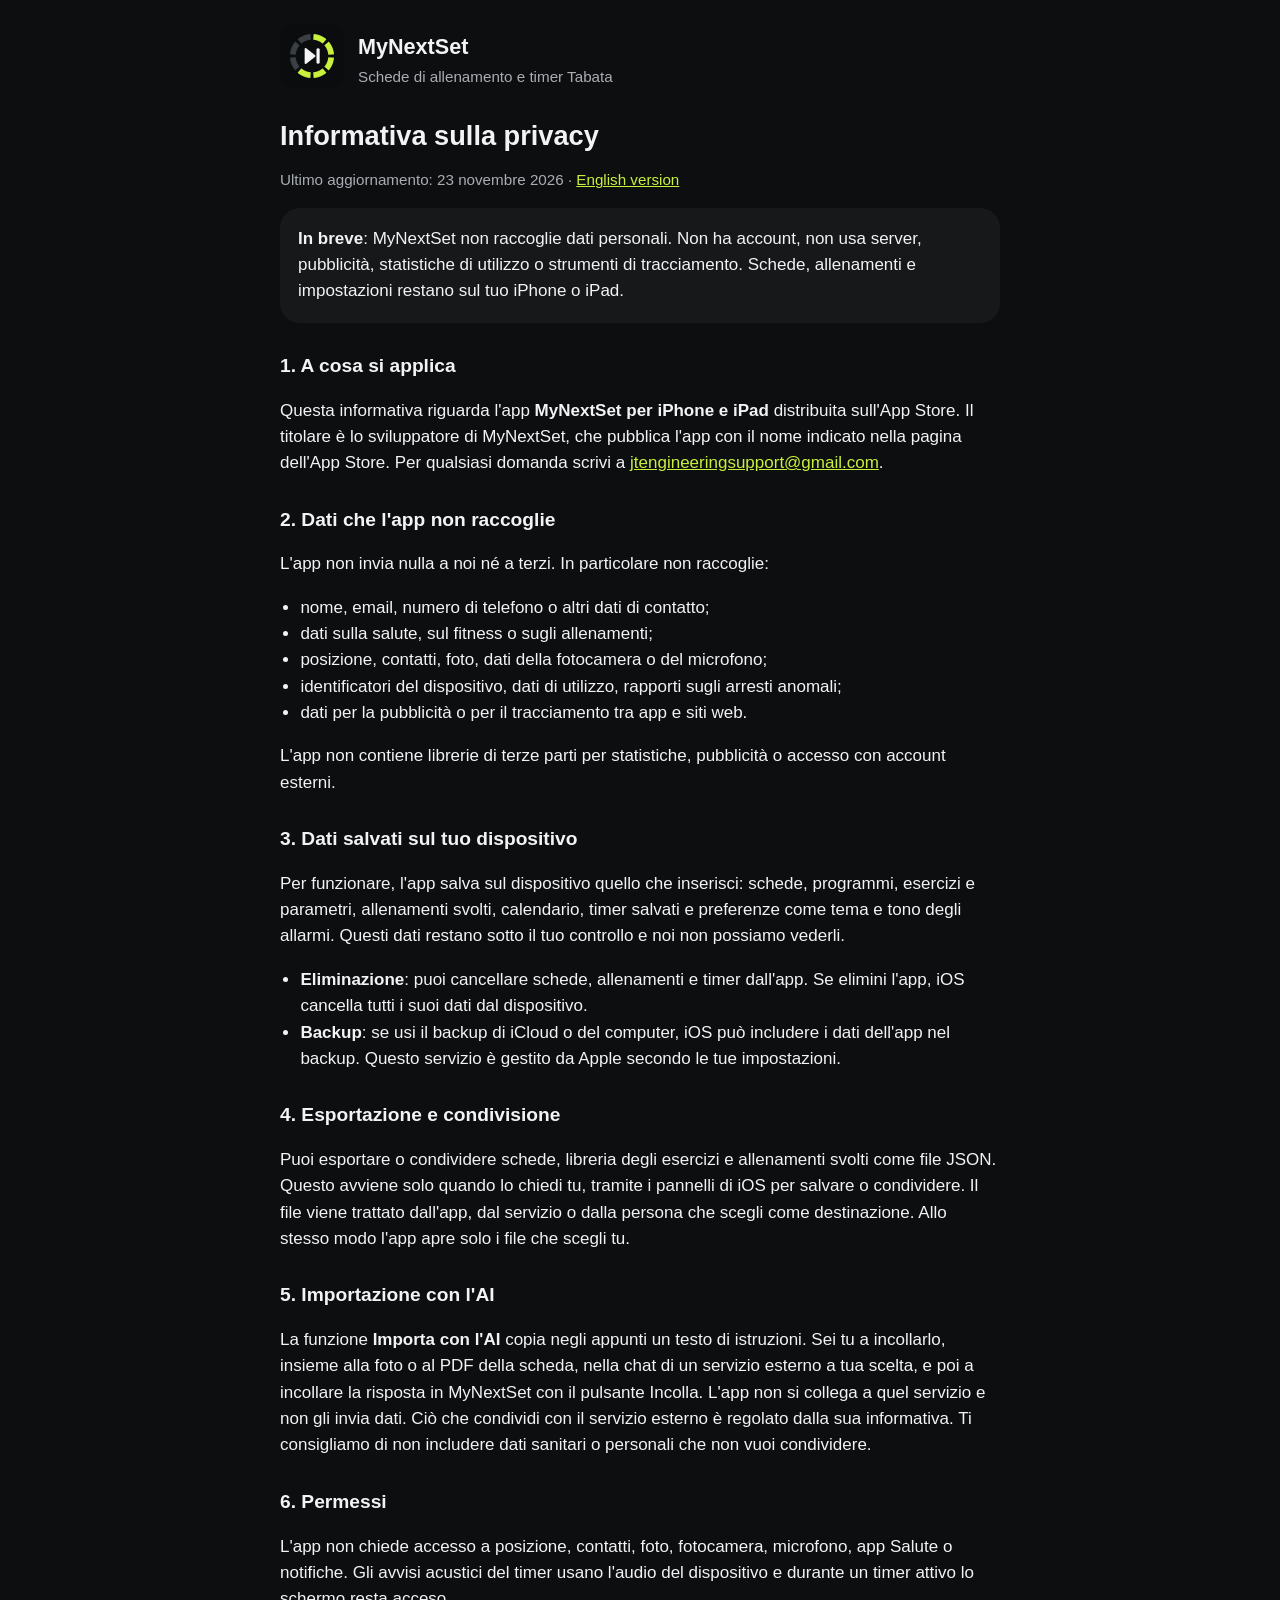
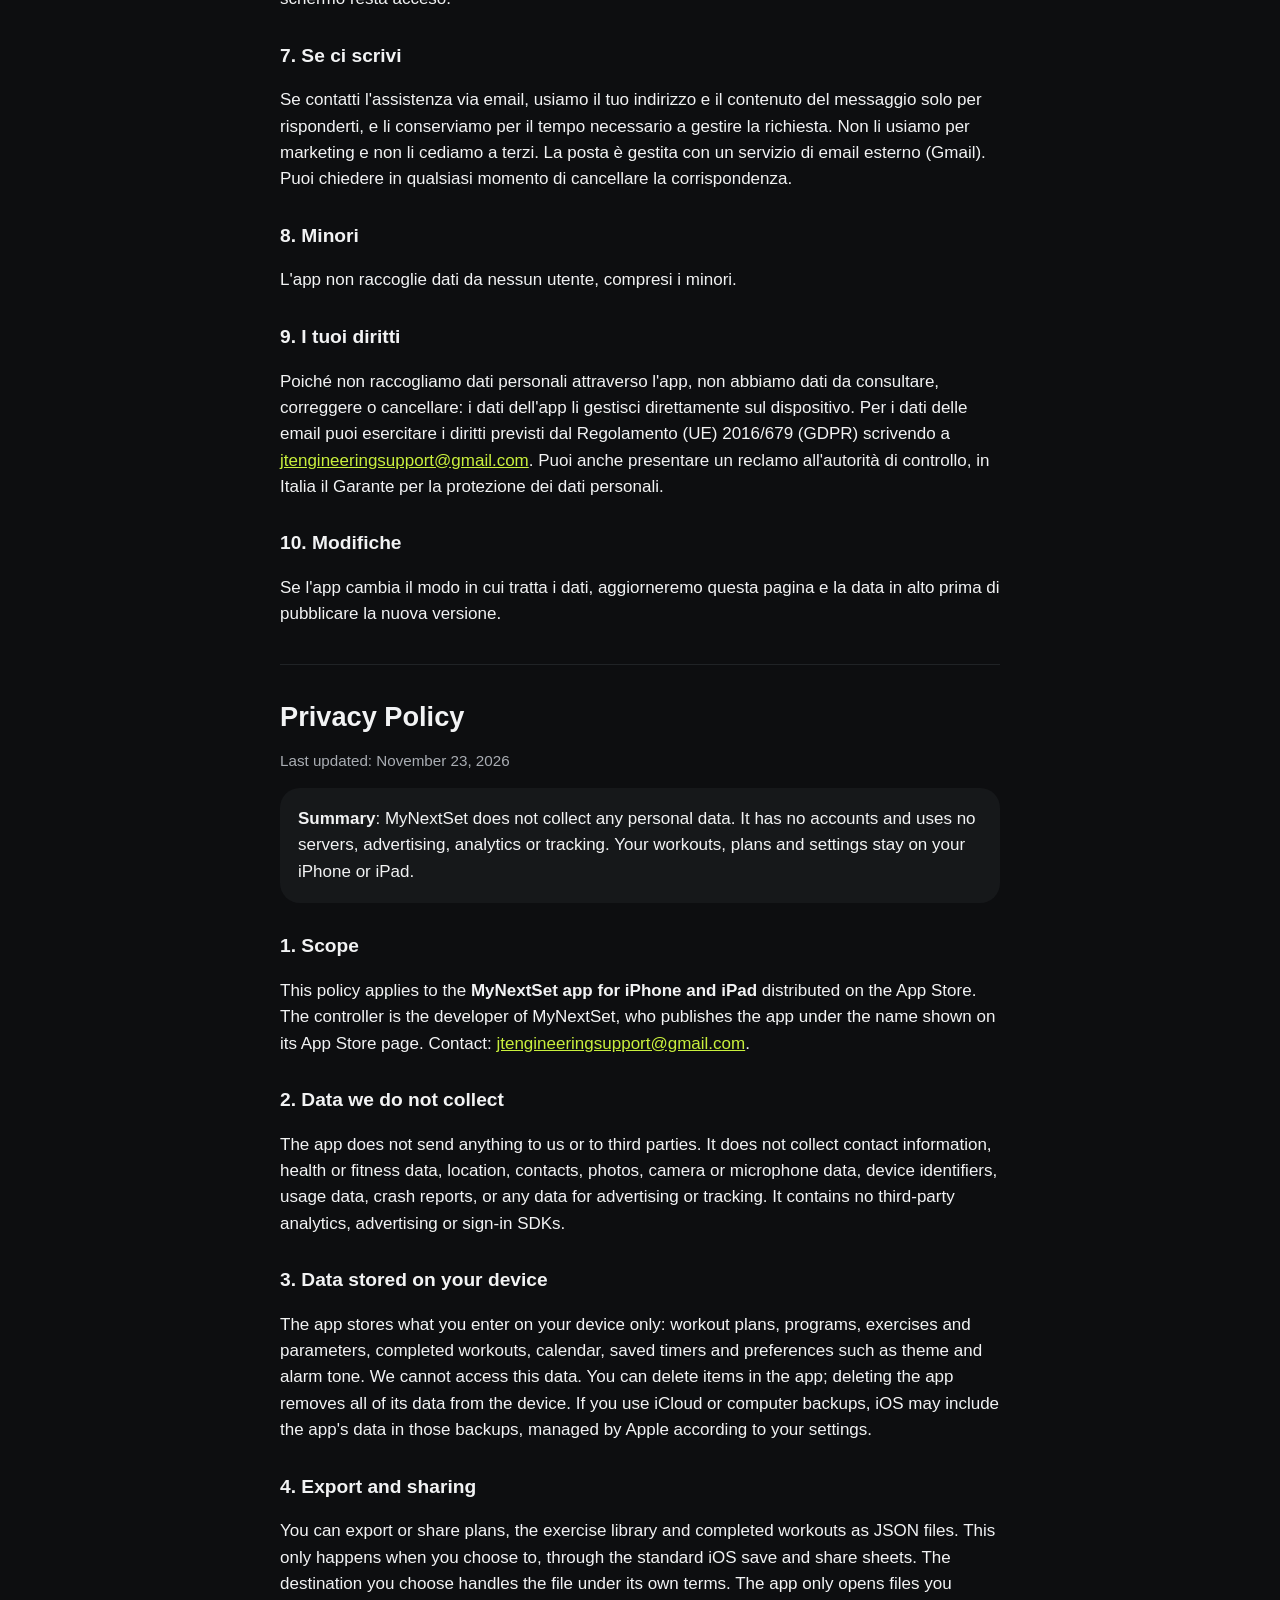
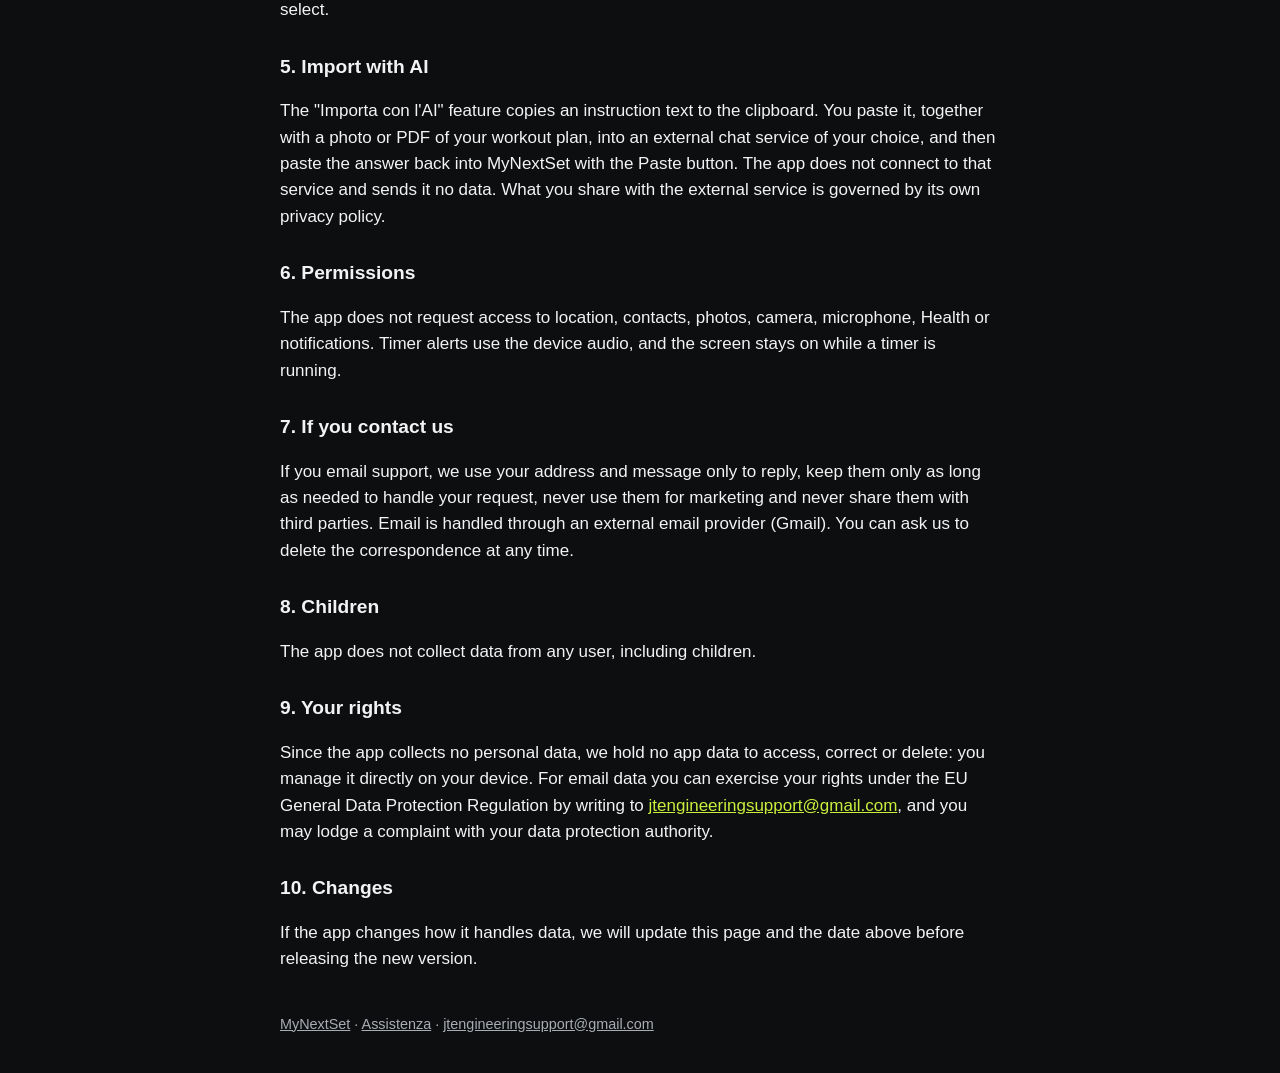
==== privacy.html @ 891cbf1f "mynextset pages" ====
<!doctype html>
<html lang="it">
<head>
  <meta charset="utf-8">
  <meta name="viewport" content="width=device-width, initial-scale=1, viewport-fit=cover">
  <title>Informativa sulla privacy – MyNextSet</title>
  <meta name="description" content="Informativa sulla privacy dell'app MyNextSet per iPhone e iPad: nessun dato raccolto, dati solo sul dispositivo.">
  <meta name="theme-color" content="#0d0e10">
  <link rel="icon" type="image/png" href="favicon.png">
  <link rel="apple-touch-icon" href="apple-touch-icon.png">
  <link rel="stylesheet" href="stile.css">
</head>
<body>
<main>
  <header>
    <a href="./"><img src="icona.png" alt="" width="64" height="64"></a>
    <a href="./"><strong>MyNextSet</strong><span>Schede di allenamento e timer Tabata</span></a>
  </header>

  <h1>Informativa sulla privacy</h1>
  <p class="muted">Ultimo aggiornamento: 23 novembre 2026 · <a href="#en">English version</a></p>

  <div class="card">
    <p><strong>In breve</strong>: MyNextSet non raccoglie dati personali. Non ha account, non usa server, pubblicità, statistiche di utilizzo o strumenti di tracciamento. Schede, allenamenti e impostazioni restano sul tuo iPhone o iPad.</p>
  </div>

  <h2>1. A cosa si applica</h2>
  <p>Questa informativa riguarda l'app <strong>MyNextSet per iPhone e iPad</strong> distribuita sull'App Store. Il titolare è lo sviluppatore di MyNextSet, che pubblica l'app con il nome indicato nella pagina dell'App Store. Per qualsiasi domanda scrivi a <a href="mailto:jtengineeringsupport@gmail.com">jtengineeringsupport@gmail.com</a>.</p>

  <h2>2. Dati che l'app non raccoglie</h2>
  <p>L'app non invia nulla a noi né a terzi. In particolare non raccoglie:</p>
  <ul>
    <li>nome, email, numero di telefono o altri dati di contatto;</li>
    <li>dati sulla salute, sul fitness o sugli allenamenti;</li>
    <li>posizione, contatti, foto, dati della fotocamera o del microfono;</li>
    <li>identificatori del dispositivo, dati di utilizzo, rapporti sugli arresti anomali;</li>
    <li>dati per la pubblicità o per il tracciamento tra app e siti web.</li>
  </ul>
  <p>L'app non contiene librerie di terze parti per statistiche, pubblicità o accesso con account esterni.</p>

  <h2>3. Dati salvati sul tuo dispositivo</h2>
  <p>Per funzionare, l'app salva sul dispositivo quello che inserisci: schede, programmi, esercizi e parametri, allenamenti svolti, calendario, timer salvati e preferenze come tema e tono degli allarmi. Questi dati restano sotto il tuo controllo e noi non possiamo vederli.</p>
  <ul>
    <li><strong>Eliminazione</strong>: puoi cancellare schede, allenamenti e timer dall'app. Se elimini l'app, iOS cancella tutti i suoi dati dal dispositivo.</li>
    <li><strong>Backup</strong>: se usi il backup di iCloud o del computer, iOS può includere i dati dell'app nel backup. Questo servizio è gestito da Apple secondo le tue impostazioni.</li>
  </ul>

  <h2>4. Esportazione e condivisione</h2>
  <p>Puoi esportare o condividere schede, libreria degli esercizi e allenamenti svolti come file JSON. Questo avviene solo quando lo chiedi tu, tramite i pannelli di iOS per salvare o condividere. Il file viene trattato dall'app, dal servizio o dalla persona che scegli come destinazione. Allo stesso modo l'app apre solo i file che scegli tu.</p>

  <h2>5. Importazione con l'AI</h2>
  <p>La funzione <strong>Importa con l'AI</strong> copia negli appunti un testo di istruzioni. Sei tu a incollarlo, insieme alla foto o al PDF della scheda, nella chat di un servizio esterno a tua scelta, e poi a incollare la risposta in MyNextSet con il pulsante Incolla. L'app non si collega a quel servizio e non gli invia dati. Ciò che condividi con il servizio esterno è regolato dalla sua informativa. Ti consigliamo di non includere dati sanitari o personali che non vuoi condividere.</p>

  <h2>6. Permessi</h2>
  <p>L'app non chiede accesso a posizione, contatti, foto, fotocamera, microfono, app Salute o notifiche. Gli avvisi acustici del timer usano l'audio del dispositivo e durante un timer attivo lo schermo resta acceso.</p>

  <h2>7. Se ci scrivi</h2>
  <p>Se contatti l'assistenza via email, usiamo il tuo indirizzo e il contenuto del messaggio solo per risponderti, e li conserviamo per il tempo necessario a gestire la richiesta. Non li usiamo per marketing e non li cediamo a terzi. La posta è gestita con un servizio di email esterno (Gmail). Puoi chiedere in qualsiasi momento di cancellare la corrispondenza.</p>

  <h2>8. Minori</h2>
  <p>L'app non raccoglie dati da nessun utente, compresi i minori.</p>

  <h2>9. I tuoi diritti</h2>
  <p>Poiché non raccogliamo dati personali attraverso l'app, non abbiamo dati da consultare, correggere o cancellare: i dati dell'app li gestisci direttamente sul dispositivo. Per i dati delle email puoi esercitare i diritti previsti dal Regolamento (UE) 2016/679 (GDPR) scrivendo a <a href="mailto:jtengineeringsupport@gmail.com">jtengineeringsupport@gmail.com</a>. Puoi anche presentare un reclamo all'autorità di controllo, in Italia il Garante per la protezione dei dati personali.</p>

  <h2>10. Modifiche</h2>
  <p>Se l'app cambia il modo in cui tratta i dati, aggiorneremo questa pagina e la data in alto prima di pubblicare la nuova versione.</p>

  <hr>

  <section id="en" lang="en">
    <h1>Privacy Policy</h1>
    <p class="muted">Last updated: November 23, 2026</p>

    <div class="card">
      <p><strong>Summary</strong>: MyNextSet does not collect any personal data. It has no accounts and uses no servers, advertising, analytics or tracking. Your workouts, plans and settings stay on your iPhone or iPad.</p>
    </div>

    <h2>1. Scope</h2>
    <p>This policy applies to the <strong>MyNextSet app for iPhone and iPad</strong> distributed on the App Store. The controller is the developer of MyNextSet, who publishes the app under the name shown on its App Store page. Contact: <a href="mailto:jtengineeringsupport@gmail.com">jtengineeringsupport@gmail.com</a>.</p>

    <h2>2. Data we do not collect</h2>
    <p>The app does not send anything to us or to third parties. It does not collect contact information, health or fitness data, location, contacts, photos, camera or microphone data, device identifiers, usage data, crash reports, or any data for advertising or tracking. It contains no third-party analytics, advertising or sign-in SDKs.</p>

    <h2>3. Data stored on your device</h2>
    <p>The app stores what you enter on your device only: workout plans, programs, exercises and parameters, completed workouts, calendar, saved timers and preferences such as theme and alarm tone. We cannot access this data. You can delete items in the app; deleting the app removes all of its data from the device. If you use iCloud or computer backups, iOS may include the app's data in those backups, managed by Apple according to your settings.</p>

    <h2>4. Export and sharing</h2>
    <p>You can export or share plans, the exercise library and completed workouts as JSON files. This only happens when you choose to, through the standard iOS save and share sheets. The destination you choose handles the file under its own terms. The app only opens files you select.</p>

    <h2>5. Import with AI</h2>
    <p>The "Importa con l'AI" feature copies an instruction text to the clipboard. You paste it, together with a photo or PDF of your workout plan, into an external chat service of your choice, and then paste the answer back into MyNextSet with the Paste button. The app does not connect to that service and sends it no data. What you share with the external service is governed by its own privacy policy.</p>

    <h2>6. Permissions</h2>
    <p>The app does not request access to location, contacts, photos, camera, microphone, Health or notifications. Timer alerts use the device audio, and the screen stays on while a timer is running.</p>

    <h2>7. If you contact us</h2>
    <p>If you email support, we use your address and message only to reply, keep them only as long as needed to handle your request, never use them for marketing and never share them with third parties. Email is handled through an external email provider (Gmail). You can ask us to delete the correspondence at any time.</p>

    <h2>8. Children</h2>
    <p>The app does not collect data from any user, including children.</p>

    <h2>9. Your rights</h2>
    <p>Since the app collects no personal data, we hold no app data to access, correct or delete: you manage it directly on your device. For email data you can exercise your rights under the EU General Data Protection Regulation by writing to <a href="mailto:jtengineeringsupport@gmail.com">jtengineeringsupport@gmail.com</a>, and you may lodge a complaint with your data protection authority.</p>

    <h2>10. Changes</h2>
    <p>If the app changes how it handles data, we will update this page and the date above before releasing the new version.</p>
  </section>

  <footer>
    <p><a href="./">MyNextSet</a> · <a href="supporto.html">Assistenza</a> · <a href="mailto:jtengineeringsupport@gmail.com">jtengineeringsupport@gmail.com</a></p>
  </footer>
</main>
</body>
</html>
---- stile.css ----
/* MyNextSet: stile delle pagine pubbliche (GitHub Pages). Stessi colori dell'app iOS. */
:root {
  --sfondo: #0d0e10;
  --scheda: #16181a;
  --superficie: #202326;
  --testo: #f2f3f4;
  --secondario: #a9adb3;
  --accento: #c9f03d;
  color-scheme: dark;
}

* { box-sizing: border-box; }

html { -webkit-text-size-adjust: 100%; }

body {
  margin: 0;
  background: var(--sfondo);
  color: var(--testo);
  font: 17px/1.55 -apple-system, BlinkMacSystemFont, "Segoe UI", Roboto, Helvetica, Arial, sans-serif;
  padding: max(16px, env(safe-area-inset-top)) max(16px, env(safe-area-inset-right))
           max(24px, env(safe-area-inset-bottom)) max(16px, env(safe-area-inset-left));
}

main { max-width: 720px; margin: 0 auto; }

header { display: flex; align-items: center; gap: 14px; margin: 8px 0 24px; }
header img { width: 64px; height: 64px; border-radius: 15px; flex: none; }
header a { color: inherit; text-decoration: none; }
header strong { display: block; font-size: 1.35rem; }
header span { color: var(--secondario); font-size: .95rem; }

h1 { font-size: 1.7rem; line-height: 1.2; margin: 0 0 8px; }
h2 { font-size: 1.2rem; margin: 28px 0 8px; }
h3 { font-size: 1.05rem; margin: 20px 0 6px; }
p, li { overflow-wrap: anywhere; }
ul { padding-left: 1.2em; }

a { color: var(--accento); }

.card {
  background: var(--scheda);
  border-radius: 20px;
  padding: 18px;
  margin: 16px 0;
}
.card > :first-child { margin-top: 0; }
.card > :last-child { margin-bottom: 0; }

.muted { color: var(--secondario); font-size: .95rem; }

.button {
  display: inline-flex;
  align-items: center;
  justify-content: center;
  min-height: 44px;
  padding: 10px 18px;
  border-radius: 999px;
  background: var(--accento);
  color: #000;
  font-weight: 600;
  text-decoration: none;
}

.links { display: flex; flex-wrap: wrap; gap: 10px; margin: 16px 0; }
.links a:not(.button) {
  display: inline-flex;
  align-items: center;
  min-height: 44px;
  padding: 10px 18px;
  border-radius: 999px;
  background: var(--superficie);
  color: var(--testo);
  text-decoration: none;
}

hr { border: 0; border-top: 1px solid var(--superficie); margin: 36px 0; }

footer { margin-top: 40px; color: var(--secondario); font-size: .9rem; }
footer a { color: var(--secondario); }
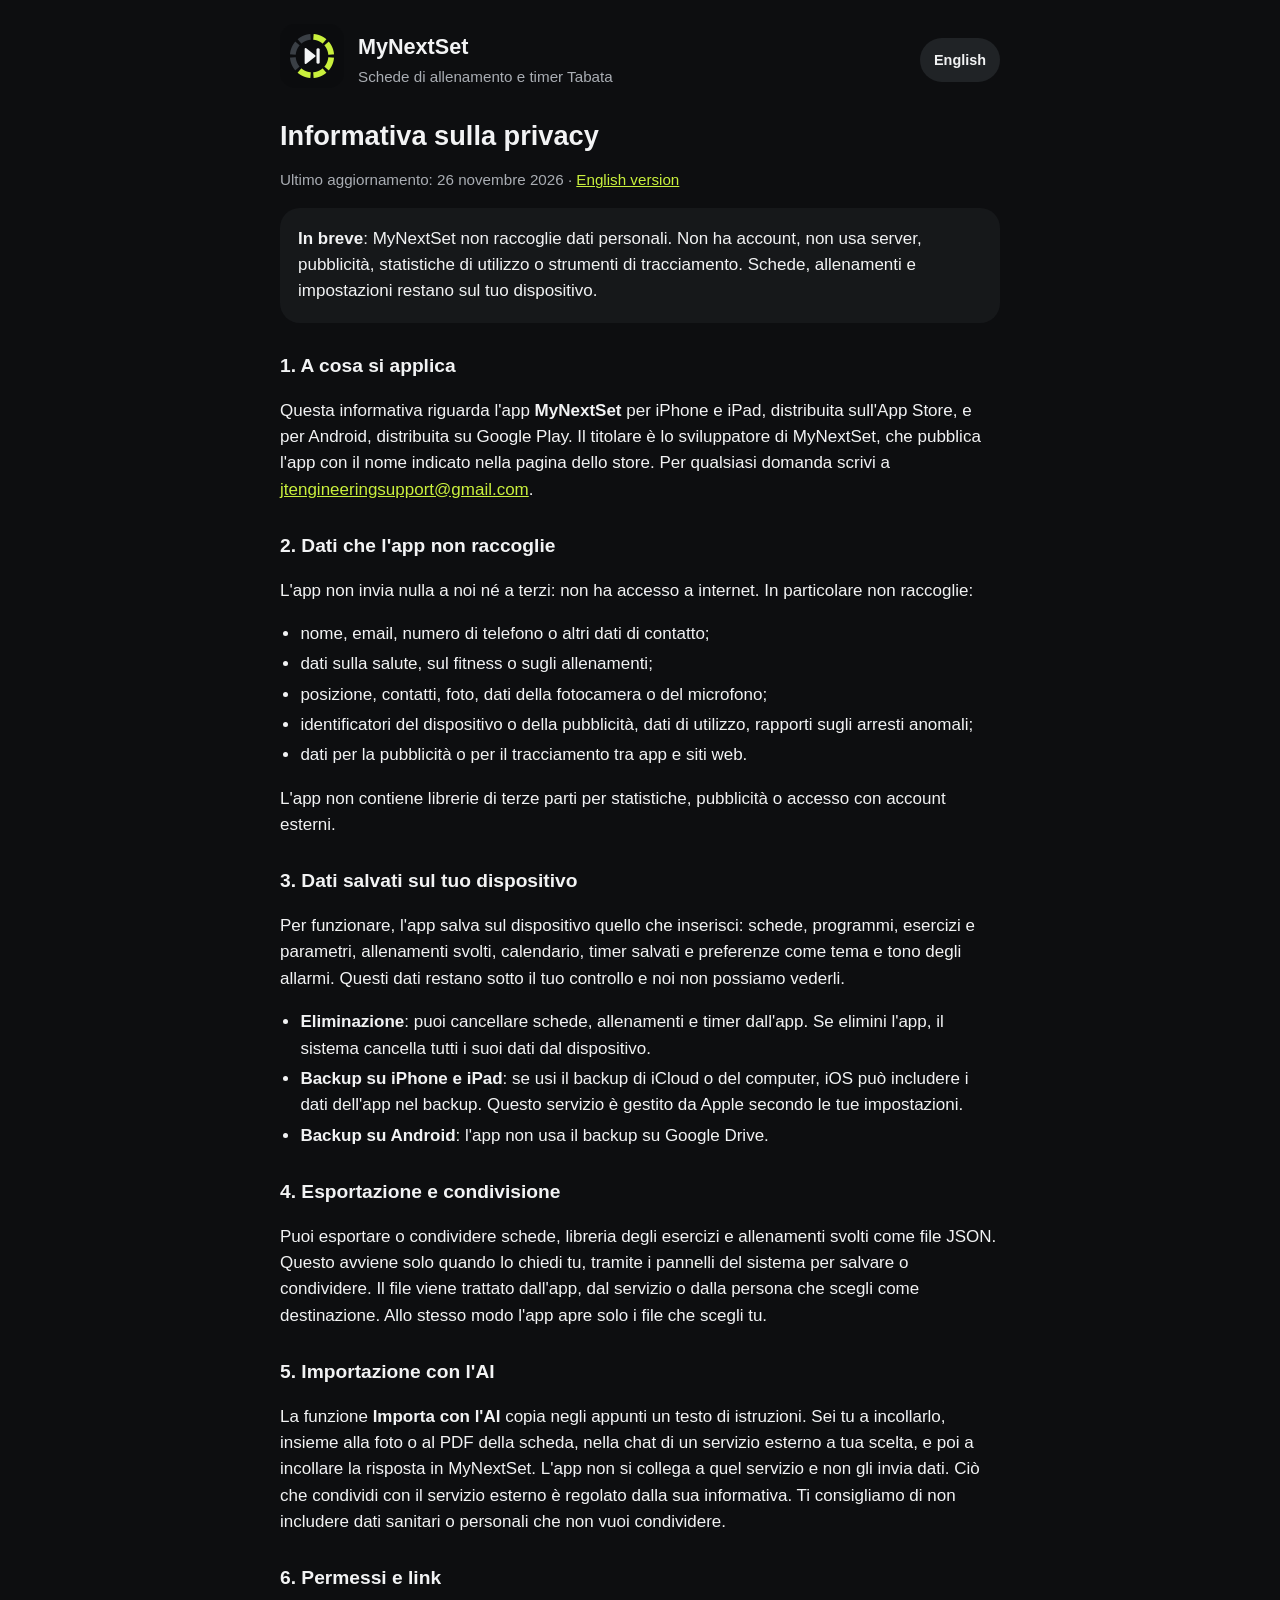
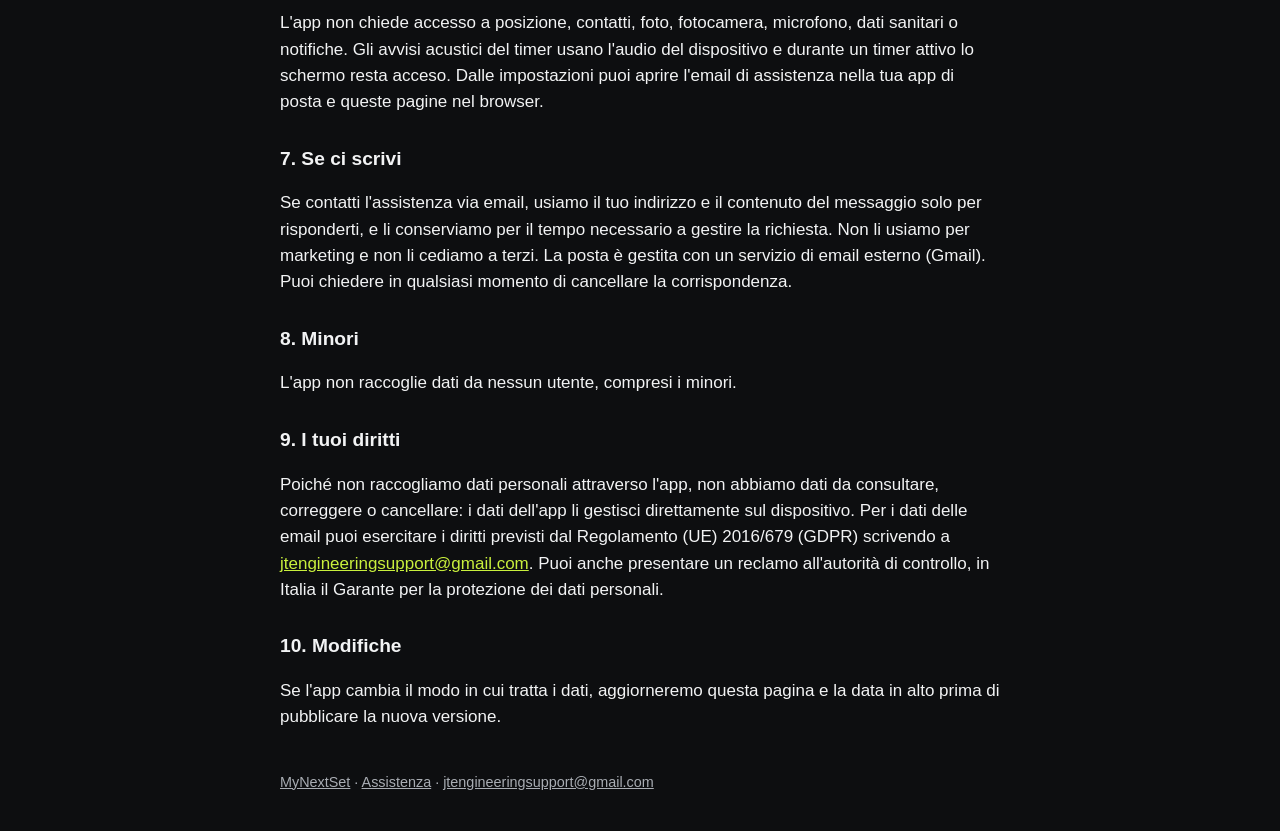
==== commit 7270757c: "my next pages version 1.0" ====
--- a/privacy.html
+++ b/privacy.html
@@ -4,8 +4,10 @@
   <meta charset="utf-8">
   <meta name="viewport" content="width=device-width, initial-scale=1, viewport-fit=cover">
   <title>Informativa sulla privacy – MyNextSet</title>
-  <meta name="description" content="Informativa sulla privacy dell'app MyNextSet per iPhone e iPad: nessun dato raccolto, dati solo sul dispositivo.">
+  <meta name="description" content="Informativa sulla privacy dell'app MyNextSet per iPhone, iPad e Android: nessun dato raccolto, dati solo sul dispositivo.">
   <meta name="theme-color" content="#0d0e10">
+  <link rel="alternate" hreflang="it" href="https://dm1l1t0.github.io/mynextset_support/privacy.html">
+  <link rel="alternate" hreflang="en" href="https://dm1l1t0.github.io/mynextset_support/en/privacy.html">
   <link rel="icon" type="image/png" href="favicon.png">
   <link rel="apple-touch-icon" href="apple-touch-icon.png">
   <link rel="stylesheet" href="stile.css">
@@ -14,26 +16,27 @@
 <main>
   <header>
     <a href="./"><img src="icona.png" alt="" width="64" height="64"></a>
-    <a href="./"><strong>MyNextSet</strong><span>Schede di allenamento e timer Tabata</span></a>
+    <a class="marchio" href="./"><strong>MyNextSet</strong><span>Schede di allenamento e timer Tabata</span></a>
+    <a class="lingua" href="en/privacy.html" hreflang="en" lang="en">English</a>
   </header>
 
   <h1>Informativa sulla privacy</h1>
-  <p class="muted">Ultimo aggiornamento: 23 novembre 2026 · <a href="#en">English version</a></p>
+  <p class="muted">Ultimo aggiornamento: 26 novembre 2026 · <a href="en/privacy.html" hreflang="en" lang="en">English version</a></p>
 
   <div class="card">
-    <p><strong>In breve</strong>: MyNextSet non raccoglie dati personali. Non ha account, non usa server, pubblicità, statistiche di utilizzo o strumenti di tracciamento. Schede, allenamenti e impostazioni restano sul tuo iPhone o iPad.</p>
+    <p><strong>In breve</strong>: MyNextSet non raccoglie dati personali. Non ha account, non usa server, pubblicità, statistiche di utilizzo o strumenti di tracciamento. Schede, allenamenti e impostazioni restano sul tuo dispositivo.</p>
   </div>
 
   <h2>1. A cosa si applica</h2>
-  <p>Questa informativa riguarda l'app <strong>MyNextSet per iPhone e iPad</strong> distribuita sull'App Store. Il titolare è lo sviluppatore di MyNextSet, che pubblica l'app con il nome indicato nella pagina dell'App Store. Per qualsiasi domanda scrivi a <a href="mailto:jtengineeringsupport@gmail.com">jtengineeringsupport@gmail.com</a>.</p>
+  <p>Questa informativa riguarda l'app <strong>MyNextSet</strong> per iPhone e iPad, distribuita sull'App Store, e per Android, distribuita su Google Play. Il titolare è lo sviluppatore di MyNextSet, che pubblica l'app con il nome indicato nella pagina dello store. Per qualsiasi domanda scrivi a <a href="mailto:jtengineeringsupport@gmail.com">jtengineeringsupport@gmail.com</a>.</p>
 
   <h2>2. Dati che l'app non raccoglie</h2>
-  <p>L'app non invia nulla a noi né a terzi. In particolare non raccoglie:</p>
+  <p>L'app non invia nulla a noi né a terzi: non ha accesso a internet. In particolare non raccoglie:</p>
   <ul>
     <li>nome, email, numero di telefono o altri dati di contatto;</li>
     <li>dati sulla salute, sul fitness o sugli allenamenti;</li>
     <li>posizione, contatti, foto, dati della fotocamera o del microfono;</li>
-    <li>identificatori del dispositivo, dati di utilizzo, rapporti sugli arresti anomali;</li>
+    <li>identificatori del dispositivo o della pubblicità, dati di utilizzo, rapporti sugli arresti anomali;</li>
     <li>dati per la pubblicità o per il tracciamento tra app e siti web.</li>
   </ul>
   <p>L'app non contiene librerie di terze parti per statistiche, pubblicità o accesso con account esterni.</p>
@@ -41,18 +44,19 @@
   <h2>3. Dati salvati sul tuo dispositivo</h2>
   <p>Per funzionare, l'app salva sul dispositivo quello che inserisci: schede, programmi, esercizi e parametri, allenamenti svolti, calendario, timer salvati e preferenze come tema e tono degli allarmi. Questi dati restano sotto il tuo controllo e noi non possiamo vederli.</p>
   <ul>
-    <li><strong>Eliminazione</strong>: puoi cancellare schede, allenamenti e timer dall'app. Se elimini l'app, iOS cancella tutti i suoi dati dal dispositivo.</li>
-    <li><strong>Backup</strong>: se usi il backup di iCloud o del computer, iOS può includere i dati dell'app nel backup. Questo servizio è gestito da Apple secondo le tue impostazioni.</li>
+    <li><strong>Eliminazione</strong>: puoi cancellare schede, allenamenti e timer dall'app. Se elimini l'app, il sistema cancella tutti i suoi dati dal dispositivo.</li>
+    <li><strong>Backup su iPhone e iPad</strong>: se usi il backup di iCloud o del computer, iOS può includere i dati dell'app nel backup. Questo servizio è gestito da Apple secondo le tue impostazioni.</li>
+    <li><strong>Backup su Android</strong>: l'app non usa il backup su Google Drive.</li>
   </ul>
 
   <h2>4. Esportazione e condivisione</h2>
-  <p>Puoi esportare o condividere schede, libreria degli esercizi e allenamenti svolti come file JSON. Questo avviene solo quando lo chiedi tu, tramite i pannelli di iOS per salvare o condividere. Il file viene trattato dall'app, dal servizio o dalla persona che scegli come destinazione. Allo stesso modo l'app apre solo i file che scegli tu.</p>
+  <p>Puoi esportare o condividere schede, libreria degli esercizi e allenamenti svolti come file JSON. Questo avviene solo quando lo chiedi tu, tramite i pannelli del sistema per salvare o condividere. Il file viene trattato dall'app, dal servizio o dalla persona che scegli come destinazione. Allo stesso modo l'app apre solo i file che scegli tu.</p>
 
   <h2>5. Importazione con l'AI</h2>
-  <p>La funzione <strong>Importa con l'AI</strong> copia negli appunti un testo di istruzioni. Sei tu a incollarlo, insieme alla foto o al PDF della scheda, nella chat di un servizio esterno a tua scelta, e poi a incollare la risposta in MyNextSet con il pulsante Incolla. L'app non si collega a quel servizio e non gli invia dati. Ciò che condividi con il servizio esterno è regolato dalla sua informativa. Ti consigliamo di non includere dati sanitari o personali che non vuoi condividere.</p>
+  <p>La funzione <strong>Importa con l'AI</strong> copia negli appunti un testo di istruzioni. Sei tu a incollarlo, insieme alla foto o al PDF della scheda, nella chat di un servizio esterno a tua scelta, e poi a incollare la risposta in MyNextSet. L'app non si collega a quel servizio e non gli invia dati. Ciò che condividi con il servizio esterno è regolato dalla sua informativa. Ti consigliamo di non includere dati sanitari o personali che non vuoi condividere.</p>
 
-  <h2>6. Permessi</h2>
-  <p>L'app non chiede accesso a posizione, contatti, foto, fotocamera, microfono, app Salute o notifiche. Gli avvisi acustici del timer usano l'audio del dispositivo e durante un timer attivo lo schermo resta acceso.</p>
+  <h2>6. Permessi e link</h2>
+  <p>L'app non chiede accesso a posizione, contatti, foto, fotocamera, microfono, dati sanitari o notifiche. Gli avvisi acustici del timer usano l'audio del dispositivo e durante un timer attivo lo schermo resta acceso. Dalle impostazioni puoi aprire l'email di assistenza nella tua app di posta e queste pagine nel browser.</p>
 
   <h2>7. Se ci scrivi</h2>
   <p>Se contatti l'assistenza via email, usiamo il tuo indirizzo e il contenuto del messaggio solo per risponderti, e li conserviamo per il tempo necessario a gestire la richiesta. Non li usiamo per marketing e non li cediamo a terzi. La posta è gestita con un servizio di email esterno (Gmail). Puoi chiedere in qualsiasi momento di cancellare la corrispondenza.</p>
@@ -66,47 +70,6 @@
   <h2>10. Modifiche</h2>
   <p>Se l'app cambia il modo in cui tratta i dati, aggiorneremo questa pagina e la data in alto prima di pubblicare la nuova versione.</p>
 
-  <hr>
-
-  <section id="en" lang="en">
-    <h1>Privacy Policy</h1>
-    <p class="muted">Last updated: November 23, 2026</p>
-
-    <div class="card">
-      <p><strong>Summary</strong>: MyNextSet does not collect any personal data. It has no accounts and uses no servers, advertising, analytics or tracking. Your workouts, plans and settings stay on your iPhone or iPad.</p>
-    </div>
-
-    <h2>1. Scope</h2>
-    <p>This policy applies to the <strong>MyNextSet app for iPhone and iPad</strong> distributed on the App Store. The controller is the developer of MyNextSet, who publishes the app under the name shown on its App Store page. Contact: <a href="mailto:jtengineeringsupport@gmail.com">jtengineeringsupport@gmail.com</a>.</p>
-
-    <h2>2. Data we do not collect</h2>
-    <p>The app does not send anything to us or to third parties. It does not collect contact information, health or fitness data, location, contacts, photos, camera or microphone data, device identifiers, usage data, crash reports, or any data for advertising or tracking. It contains no third-party analytics, advertising or sign-in SDKs.</p>
-
-    <h2>3. Data stored on your device</h2>
-    <p>The app stores what you enter on your device only: workout plans, programs, exercises and parameters, completed workouts, calendar, saved timers and preferences such as theme and alarm tone. We cannot access this data. You can delete items in the app; deleting the app removes all of its data from the device. If you use iCloud or computer backups, iOS may include the app's data in those backups, managed by Apple according to your settings.</p>
-
-    <h2>4. Export and sharing</h2>
-    <p>You can export or share plans, the exercise library and completed workouts as JSON files. This only happens when you choose to, through the standard iOS save and share sheets. The destination you choose handles the file under its own terms. The app only opens files you select.</p>
-
-    <h2>5. Import with AI</h2>
-    <p>The "Importa con l'AI" feature copies an instruction text to the clipboard. You paste it, together with a photo or PDF of your workout plan, into an external chat service of your choice, and then paste the answer back into MyNextSet with the Paste button. The app does not connect to that service and sends it no data. What you share with the external service is governed by its own privacy policy.</p>
-
-    <h2>6. Permissions</h2>
-    <p>The app does not request access to location, contacts, photos, camera, microphone, Health or notifications. Timer alerts use the device audio, and the screen stays on while a timer is running.</p>
-
-    <h2>7. If you contact us</h2>
-    <p>If you email support, we use your address and message only to reply, keep them only as long as needed to handle your request, never use them for marketing and never share them with third parties. Email is handled through an external email provider (Gmail). You can ask us to delete the correspondence at any time.</p>
-
-    <h2>8. Children</h2>
-    <p>The app does not collect data from any user, including children.</p>
-
-    <h2>9. Your rights</h2>
-    <p>Since the app collects no personal data, we hold no app data to access, correct or delete: you manage it directly on your device. For email data you can exercise your rights under the EU General Data Protection Regulation by writing to <a href="mailto:jtengineeringsupport@gmail.com">jtengineeringsupport@gmail.com</a>, and you may lodge a complaint with your data protection authority.</p>
-
-    <h2>10. Changes</h2>
-    <p>If the app changes how it handles data, we will update this page and the date above before releasing the new version.</p>
-  </section>
-
   <footer>
     <p><a href="./">MyNextSet</a> · <a href="supporto.html">Assistenza</a> · <a href="mailto:jtengineeringsupport@gmail.com">jtengineeringsupport@gmail.com</a></p>
   </footer>
--- a/stile.css
+++ b/stile.css
@@ -1,4 +1,4 @@
-/* MyNextSet: stile delle pagine pubbliche (GitHub Pages). Stessi colori dell'app iOS. */
+/* MyNextSet: stile delle pagine pubbliche (GitHub Pages). Stessi colori delle app. */
 :root {
   --sfondo: #0d0e10;
   --scheda: #16181a;
@@ -29,12 +29,26 @@
 header a { color: inherit; text-decoration: none; }
 header strong { display: block; font-size: 1.35rem; }
 header span { color: var(--secondario); font-size: .95rem; }
+header .marchio { flex: 1; min-width: 0; }
+header .lingua {
+  flex: none;
+  display: inline-flex;
+  align-items: center;
+  min-height: 44px;
+  padding: 8px 14px;
+  border-radius: 999px;
+  background: var(--superficie);
+  color: var(--testo);
+  font-size: .9rem;
+  font-weight: 600;
+}
 
 h1 { font-size: 1.7rem; line-height: 1.2; margin: 0 0 8px; }
 h2 { font-size: 1.2rem; margin: 28px 0 8px; }
 h3 { font-size: 1.05rem; margin: 20px 0 6px; }
 p, li { overflow-wrap: anywhere; }
-ul { padding-left: 1.2em; }
+ul, ol { padding-left: 1.2em; }
+li + li { margin-top: 4px; }
 
 a { color: var(--accento); }
 
@@ -63,7 +77,7 @@
 }
 
 .links { display: flex; flex-wrap: wrap; gap: 10px; margin: 16px 0; }
-.links a:not(.button) {
+.links a:not(.button), .store {
   display: inline-flex;
   align-items: center;
   min-height: 44px;
@@ -73,6 +87,32 @@
   color: var(--testo);
   text-decoration: none;
 }
+/* Pulsanti degli store: finché l'app non è pubblicata sono testi, poi diventano link. */
+.store { flex-direction: column; align-items: flex-start; justify-content: center; line-height: 1.2; }
+.store small { color: var(--secondario); font-size: .75rem; }
+.store strong { font-size: 1rem; }
+
+/* Screenshot: scorrono di lato sul telefono, stanno su una riga sullo schermo largo. */
+.galleria {
+  display: grid;
+  grid-auto-flow: column;
+  grid-auto-columns: minmax(150px, 1fr);
+  gap: 12px;
+  overflow-x: auto;
+  scroll-snap-type: x mandatory;
+  margin: 20px -16px;
+  padding: 0 16px 8px;
+  overscroll-behavior-x: contain;
+}
+.galleria img {
+  display: block;
+  width: 100%;
+  height: auto;
+  aspect-ratio: 9 / 16;
+  border-radius: 16px;
+  background: var(--scheda);
+  scroll-snap-align: start;
+}
 
 hr { border: 0; border-top: 1px solid var(--superficie); margin: 36px 0; }
 
